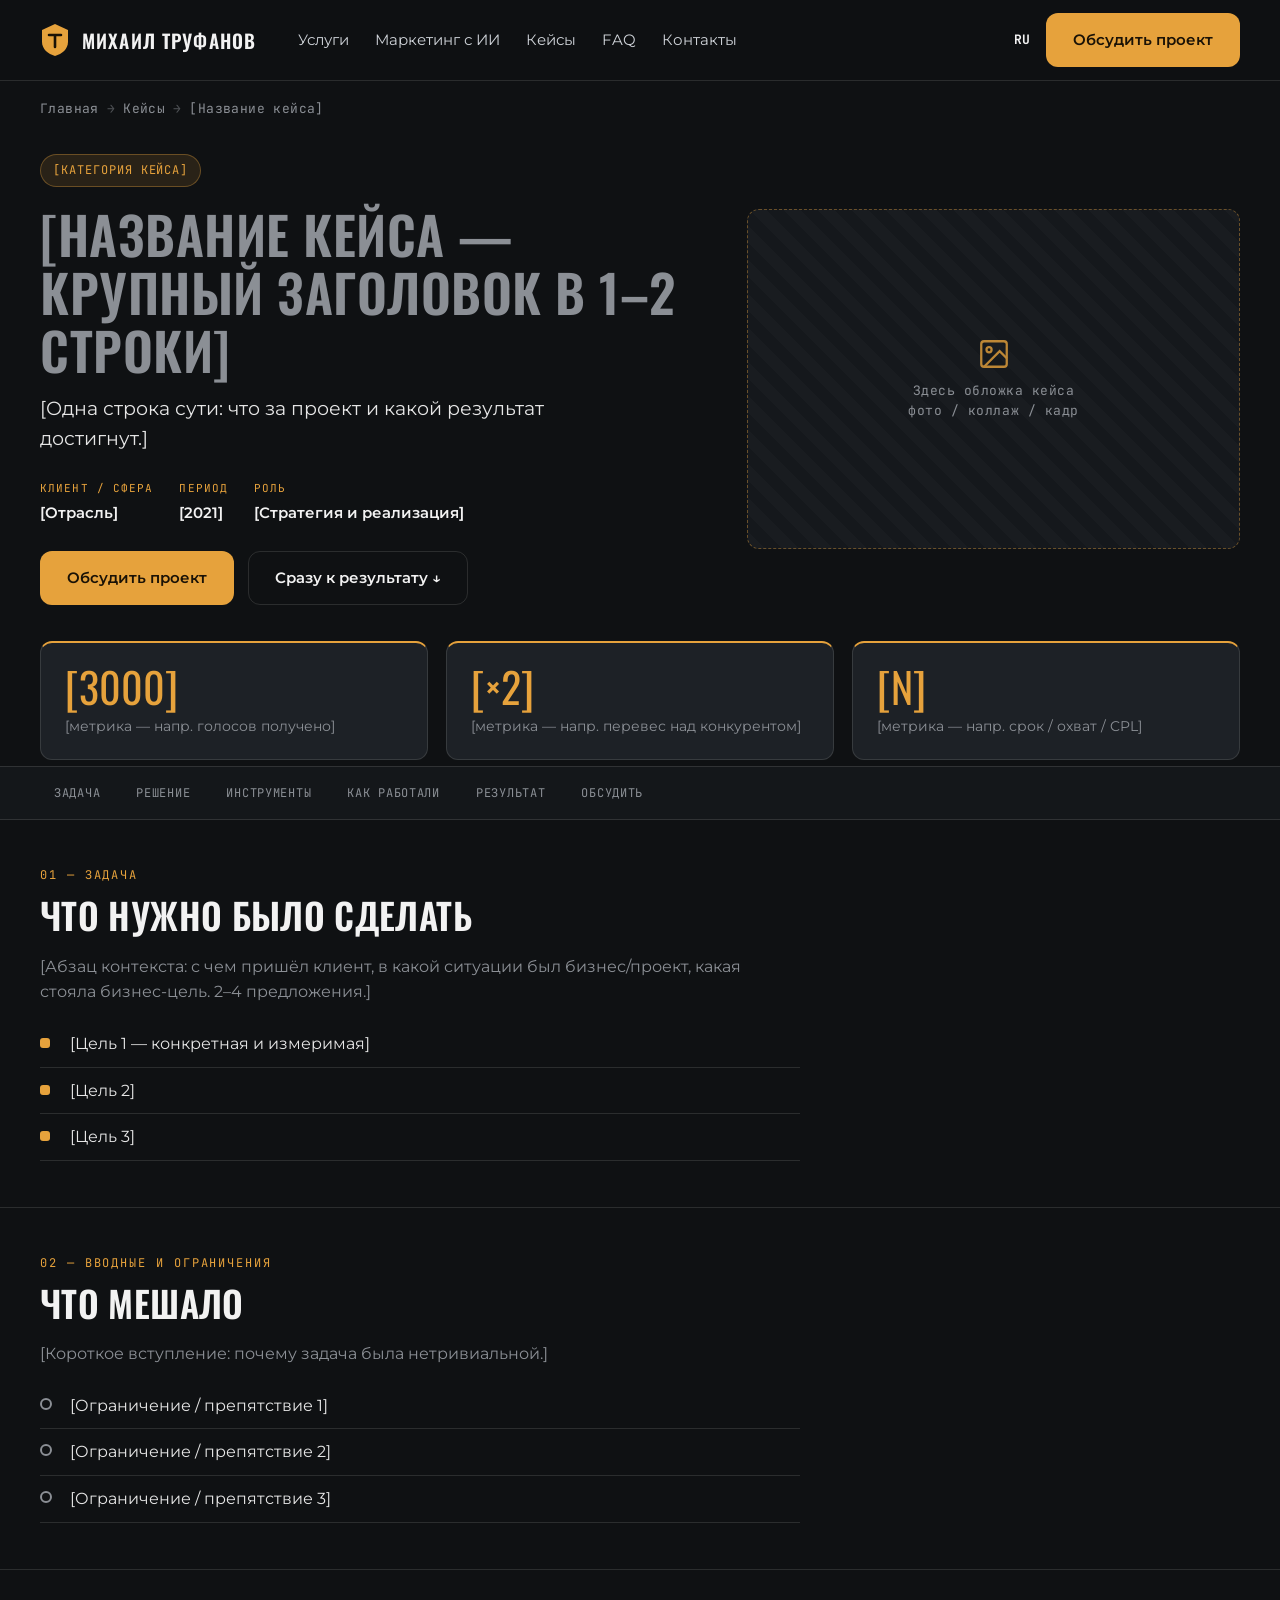
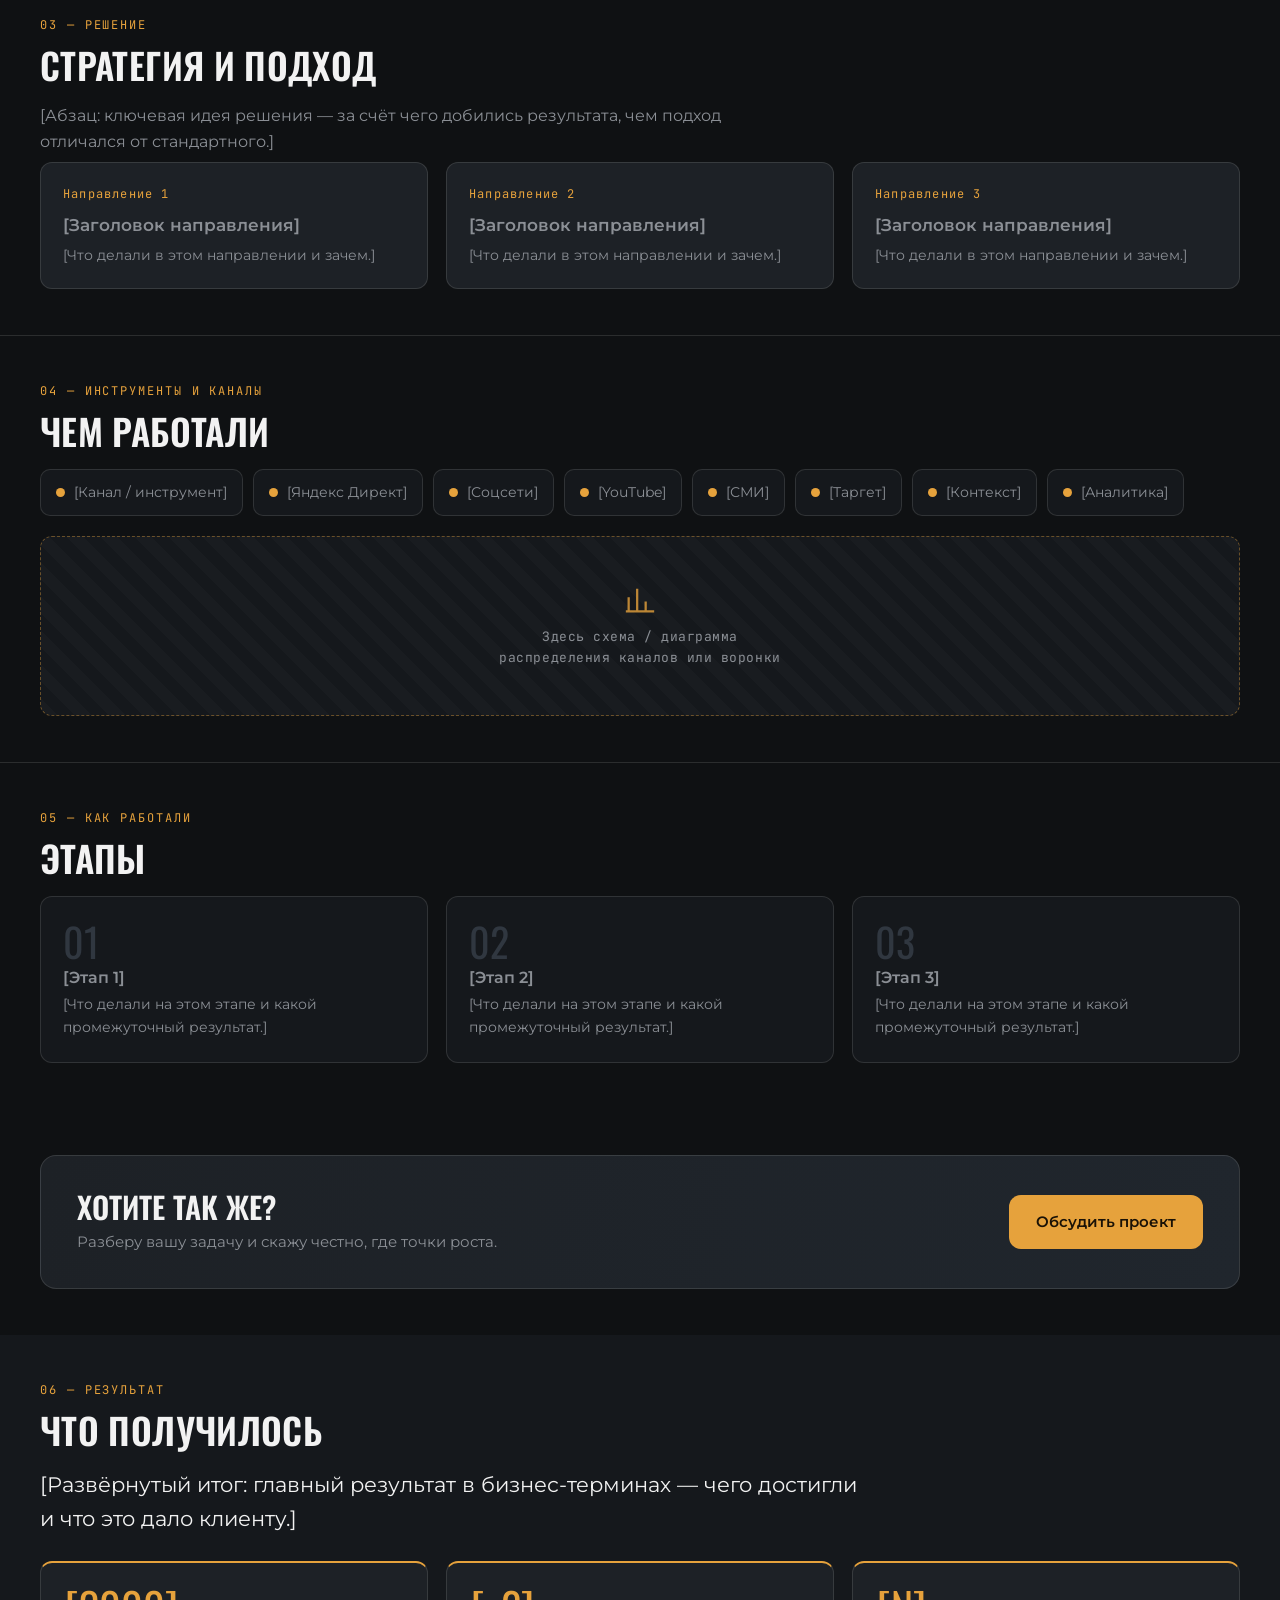
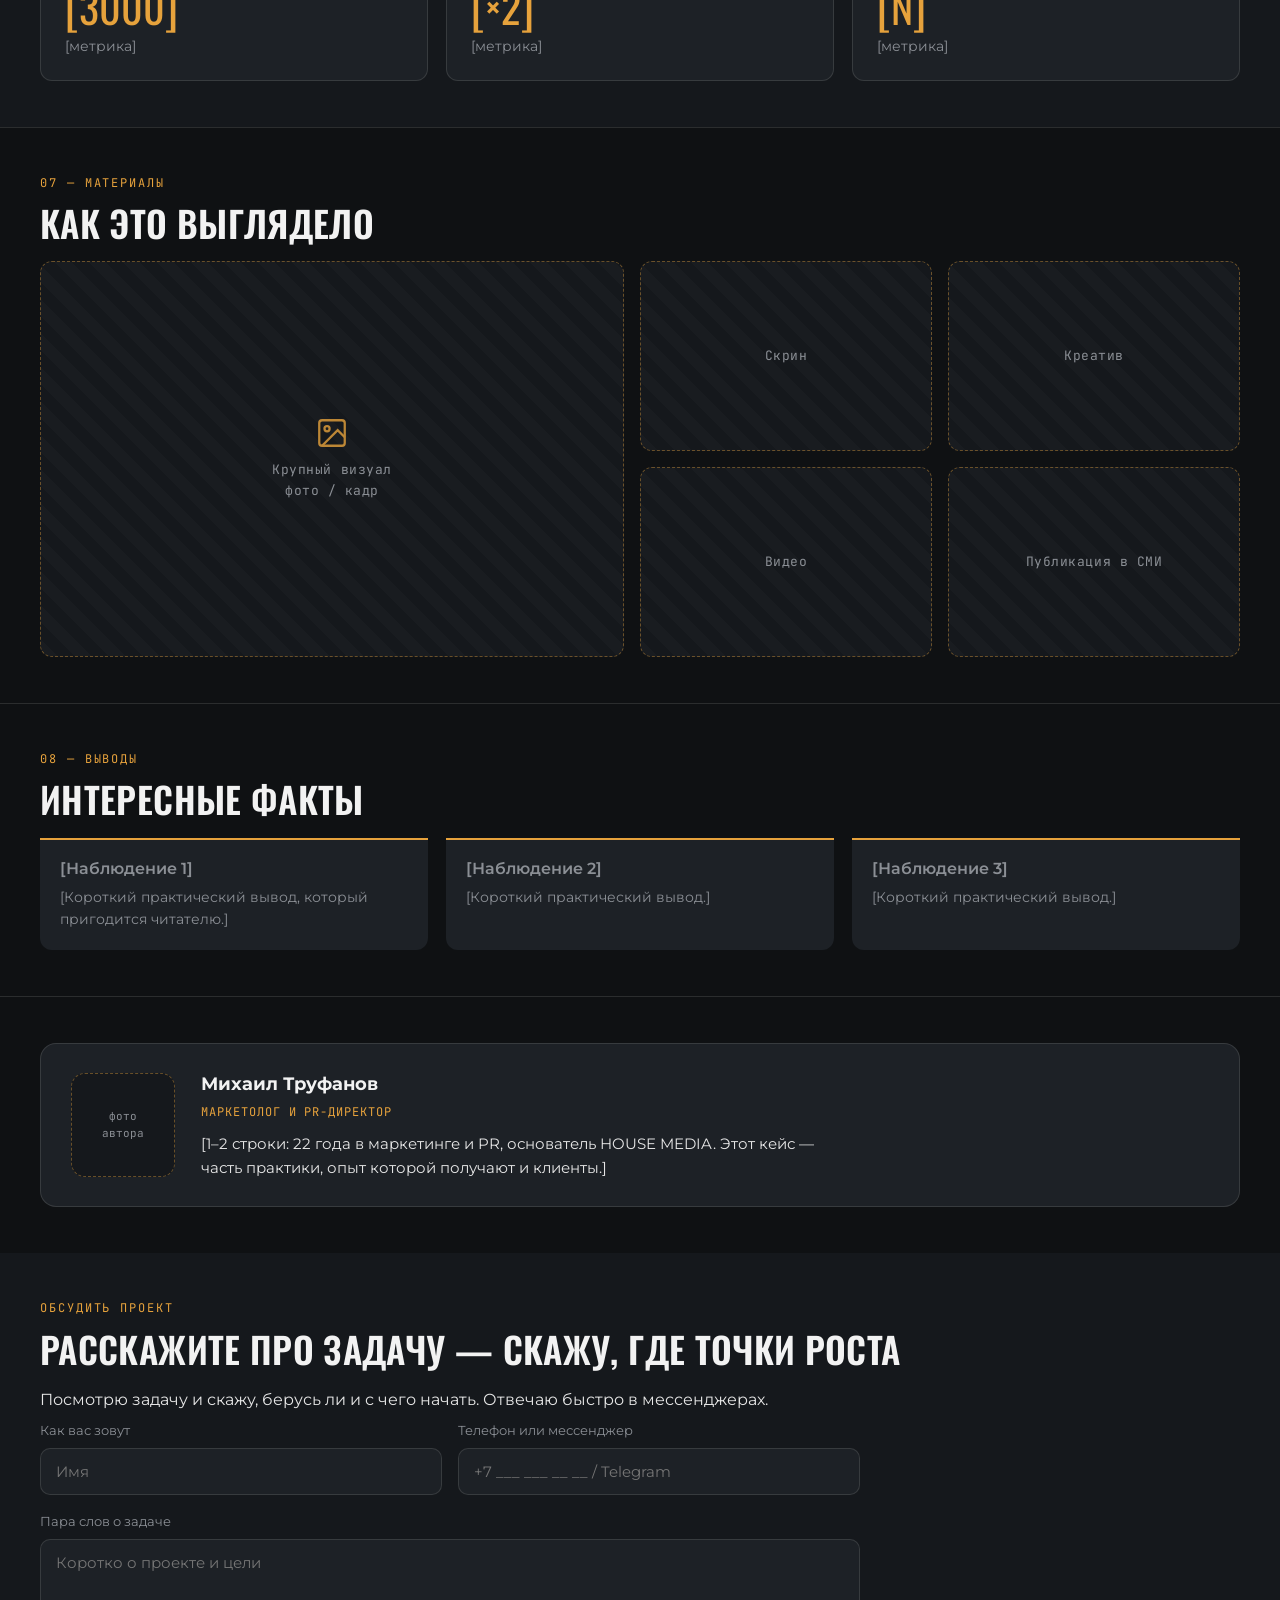
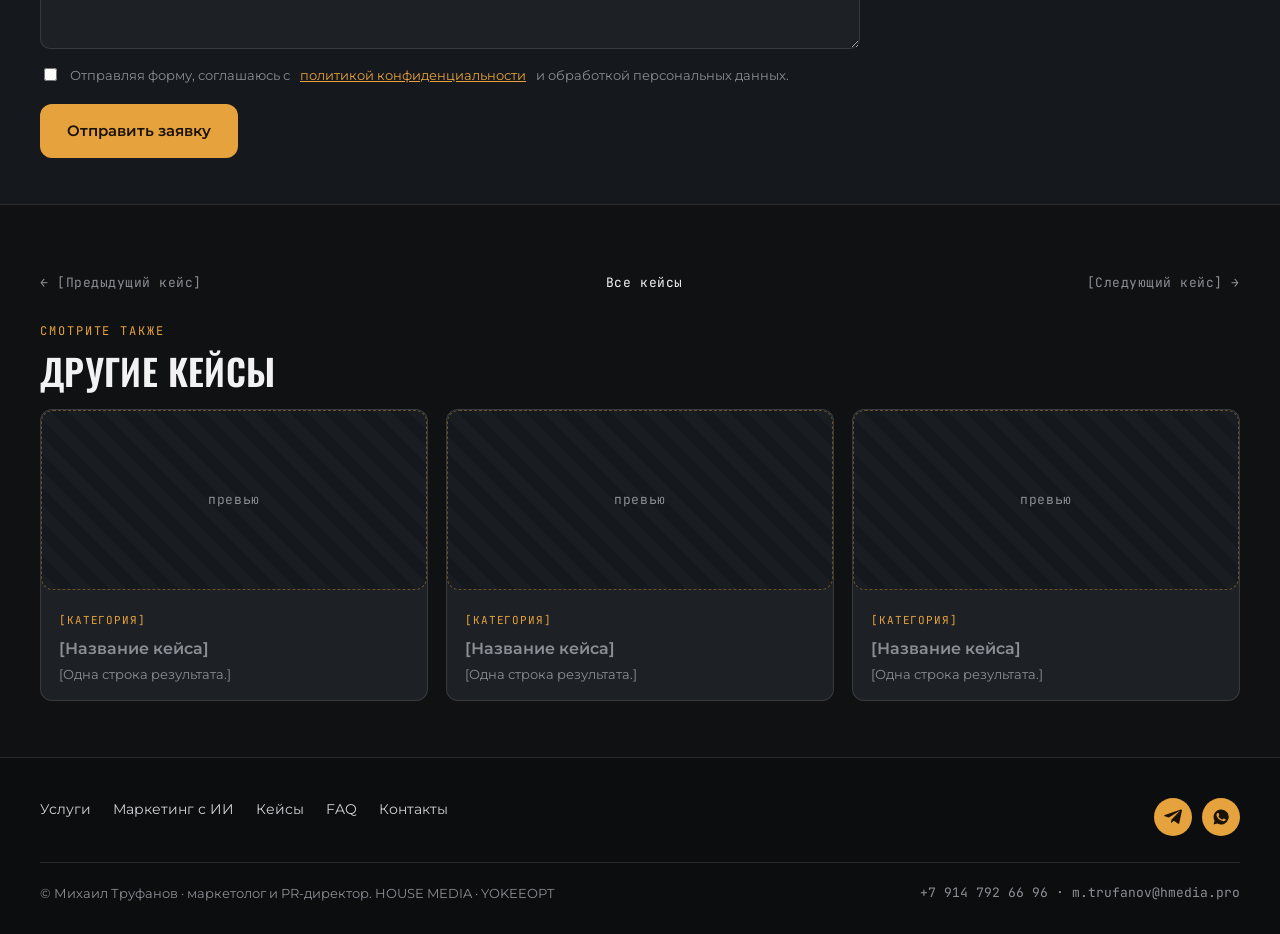
==== case.html @ 188b9067 "Initial website upload" ====
<!doctype html>
<html lang="ru">
<head>
<meta charset="utf-8">
<meta name="viewport" content="width=device-width, initial-scale=1">
<title>Кейс — Михаил Труфанов (макет)</title>
<link rel="preconnect" href="https://fonts.googleapis.com">
<link rel="preconnect" href="https://fonts.gstatic.com" crossorigin>
<link href="https://fonts.googleapis.com/css2?family=Oswald:wght@400;500;600;700&family=Montserrat:wght@400;500;600;700&family=JetBrains+Mono:wght@400;500&display=swap" rel="stylesheet">
<style>
:root{
  --bg:#0f1113; --panel:#1d2126; --panel-2:#15181c; --grey:#303740;
  --fg:#f2f2f2; --card-text:#e6e6e6; --muted:#8b8f95;
  --amber:#e6a23c; --amber-deep:#c8842a;
  --line:rgba(243,240,233,.12);
  --font-display:"Oswald",-apple-system,Segoe UI,Roboto,sans-serif;
  --font:"Montserrat",-apple-system,Segoe UI,Roboto,sans-serif;
  --mono:"JetBrains Mono",ui-monospace,monospace;
  --max:1240px; --pad:20px;
}
*{box-sizing:border-box}
html{scroll-behavior:smooth}
body{margin:0;background:var(--bg);color:var(--fg);font-family:var(--font);font-size:16px;line-height:1.6;-webkit-font-smoothing:antialiased}
a{color:inherit;text-decoration:none}
img{max-width:100%}
.wrap{max-width:var(--max);margin:0 auto;padding:0 var(--pad)}
h1,h2,h3,h4{margin:0;font-weight:600;line-height:1.12}
p{margin:0}
.amber{color:var(--amber)}
.mono{font-family:var(--mono)}
.eyebrow{font-family:var(--mono);font-size:12px;letter-spacing:.16em;text-transform:uppercase;color:var(--amber)}

/* ---------- placeholder markers (макет) ---------- */
.ph{color:var(--muted);font-style:normal}
.media-ph{display:flex;flex-direction:column;align-items:center;justify-content:center;gap:10px;
  border:1.5px dashed rgba(230,162,60,.4);border-radius:12px;background:
  repeating-linear-gradient(45deg,rgba(255,255,255,.015) 0 12px,transparent 12px 24px), var(--panel-2);
  color:var(--muted);text-align:center;padding:24px;min-height:180px}
.media-ph svg{width:34px;height:34px;stroke:var(--amber);opacity:.8}
.media-ph .cap{font-size:13px;font-family:var(--mono);letter-spacing:.04em}

/* ---------- buttons ---------- */
.btn{display:inline-flex;align-items:center;justify-content:center;gap:10px;height:54px;padding:0 26px;border-radius:12px;
  font-family:var(--font);font-weight:600;font-size:15px;cursor:pointer;border:1px solid transparent;transition:.18s;white-space:nowrap}
.btn-fill{background:var(--amber);color:#1a1206}
.btn-fill:hover{background:var(--amber-deep)}
.btn-grey{background:var(--grey);color:var(--fg);border-color:var(--line)}
.btn-grey:hover{background:#3a424d}
.btn-ghost{background:transparent;color:var(--fg);border-color:var(--line)}
.btn-ghost:hover{border-color:var(--amber);color:var(--amber)}

/* ---------- header ---------- */
.header{position:sticky;top:0;z-index:50;background:rgba(15,17,19,.86);backdrop-filter:blur(10px);border-bottom:1px solid var(--line)}
.header .wrap{display:flex;align-items:center;gap:28px;height:80px}
.logo{display:flex;align-items:center;gap:12px;font-family:var(--font-display);font-weight:600;letter-spacing:.06em;font-size:19px}
.logo .mark{width:30px;height:34px;flex:0 0 auto}
.menu{display:flex;gap:26px;margin-left:14px;font-size:15px;color:#cfd3d8}
.menu a:hover{color:var(--amber)}
.header .right{margin-left:auto;display:flex;align-items:center;gap:16px}
.lang{font-family:var(--mono);font-size:13px;color:var(--muted)}
.lang b{color:var(--fg)}

/* ---------- breadcrumbs ---------- */
.crumbs{padding:18px 0 0}
.crumbs .wrap{font-size:13px;color:var(--muted);font-family:var(--mono);letter-spacing:.03em}
.crumbs a:hover{color:var(--amber)}
.crumbs .sep{margin:0 8px;opacity:.5}

/* ---------- hero ---------- */
.hero{padding:34px 0 10px}
.hero-grid{display:grid;grid-template-columns:1.15fr .85fr;gap:40px;align-items:center}
.tag{display:inline-block;background:rgba(230,162,60,.12);border:1px solid rgba(230,162,60,.35);color:var(--amber);
  font-family:var(--mono);font-size:12px;letter-spacing:.08em;text-transform:uppercase;padding:6px 12px;border-radius:999px}
.hero h1{font-family:var(--font-display);font-size:clamp(30px,4.4vw,52px);letter-spacing:.01em;margin:18px 0 14px;text-transform:uppercase}
.hero .lead{font-size:clamp(16px,1.6vw,19px);color:var(--card-text);max-width:560px}
.meta{display:flex;flex-wrap:wrap;gap:10px 26px;margin:22px 0 26px;font-size:14px;color:var(--muted)}
.meta b{display:block;color:var(--fg);font-weight:600;font-size:15px;margin-top:2px}
.meta .mono{font-family:var(--mono);font-size:11px;letter-spacing:.1em;text-transform:uppercase;color:var(--amber)}
.hero-cta{display:flex;gap:14px;flex-wrap:wrap}
.hero-cover{min-height:340px}

/* ---------- metrics plate ---------- */
.metrics{margin:26px 0 6px}
.metrics-grid{display:grid;grid-template-columns:repeat(3,1fr);gap:18px}
.metric{background:var(--panel);border:1px solid var(--line);border-top:2px solid var(--amber);border-radius:12px;padding:22px 24px}
.metric .num{font-family:var(--font-display);font-size:clamp(30px,3.4vw,42px);color:var(--amber);line-height:1}
.metric .lbl{margin-top:8px;color:var(--card-text);font-size:14px}
.metric .lbl .ph{color:var(--muted)}

/* ---------- section base ---------- */
section.block{padding:46px 0}
.block > .wrap > .eyebrow{display:block;margin-bottom:10px}
.h2{font-family:var(--font-display);font-size:clamp(24px,3vw,36px);text-transform:uppercase;letter-spacing:.01em;margin-bottom:18px}
.rich{color:var(--card-text);max-width:760px}
.rich p+p{margin-top:14px}
.divider{height:1px;background:var(--line);border:0;margin:0}

/* anchor nav */
.anchornav{position:sticky;top:80px;z-index:40;background:rgba(21,24,28,.92);backdrop-filter:blur(8px);border-top:1px solid var(--line);border-bottom:1px solid var(--line)}
.anchornav .wrap{display:flex;gap:8px;overflow-x:auto;height:52px;align-items:center}
.anchornav a{font-family:var(--mono);font-size:12px;letter-spacing:.06em;text-transform:uppercase;color:var(--muted);
  padding:8px 14px;border-radius:8px;white-space:nowrap}
.anchornav a:hover{color:var(--fg);background:rgba(255,255,255,.04)}

/* checklist */
.ul{list-style:none;padding:0;margin:16px 0 0;max-width:760px}
.ul li{position:relative;padding:10px 0 10px 30px;border-bottom:1px solid var(--line);color:var(--card-text)}
.ul li::before{content:"";position:absolute;left:0;top:17px;width:10px;height:10px;border-radius:3px;background:var(--amber)}
.ul.warn li::before{background:transparent;border:2px solid var(--muted);border-radius:50%;top:15px;width:8px;height:8px}

/* solution cards */
.cards3{display:grid;grid-template-columns:repeat(3,1fr);gap:18px;margin-top:8px}
.card{background:var(--panel);border:1px solid var(--line);border-radius:12px;padding:22px}
.card h4{font-size:17px;margin-bottom:8px}
.card p{color:var(--muted);font-size:14px}
.card .n{font-family:var(--mono);color:var(--amber);font-size:12px;letter-spacing:.1em;margin-bottom:12px;display:block}

/* tools grid */
.tools{display:flex;flex-wrap:wrap;gap:10px;margin-top:6px}
.tool{display:inline-flex;align-items:center;gap:9px;background:var(--panel-2);border:1px solid var(--line);
  border-radius:10px;padding:11px 15px;font-size:14px;color:var(--card-text)}
.tool .dot{width:9px;height:9px;border-radius:50%;background:var(--amber);flex:0 0 auto}

/* steps */
.steps{display:grid;grid-template-columns:repeat(3,1fr);gap:18px;margin-top:8px}
.step{position:relative;background:var(--panel-2);border:1px solid var(--line);border-radius:12px;padding:24px 22px}
.step .idx{font-family:var(--font-display);font-size:40px;color:var(--grey);line-height:1;margin-bottom:8px}
.step h4{font-size:16px;margin-bottom:6px}
.step p{color:var(--muted);font-size:14px}

/* cta banner */
.ctabanner{background:linear-gradient(100deg,var(--panel) 0%,#20262d 100%);border:1px solid var(--line);border-radius:16px;
  padding:34px 36px;display:flex;align-items:center;justify-content:space-between;gap:24px;flex-wrap:wrap}
.ctabanner h3{font-family:var(--font-display);font-size:clamp(22px,2.6vw,30px);text-transform:uppercase}
.ctabanner p{color:var(--muted);margin-top:6px;font-size:15px}

/* result recap */
.result{background:var(--panel-2)}
.result-lead{font-size:clamp(17px,1.9vw,21px);color:var(--fg);max-width:820px;margin-bottom:26px}

/* gallery */
.gallery{display:grid;grid-template-columns:2fr 1fr 1fr;grid-auto-rows:190px;gap:16px}
.gallery .g1{grid-row:span 2}
@media(max-width:760px){.gallery{grid-template-columns:1fr 1fr;grid-auto-rows:150px}.gallery .g1{grid-column:span 2;grid-row:span 1}}

/* facts */
.facts{display:grid;grid-template-columns:repeat(3,1fr);gap:18px;margin-top:8px}
.fact{border-top:2px solid var(--amber);background:var(--panel);border-radius:0 0 12px 12px;padding:20px}
.fact h4{font-size:16px;margin-bottom:8px}
.fact p{color:var(--muted);font-size:14px}

/* author */
.author{display:flex;gap:26px;align-items:center;background:var(--panel);border:1px solid var(--line);border-radius:16px;padding:26px 30px;flex-wrap:wrap}
.author .ava{width:104px;height:104px;border-radius:14px;flex:0 0 auto;background:var(--panel-2);border:1.5px dashed rgba(230,162,60,.4);
  display:flex;align-items:center;justify-content:center;color:var(--muted);font-family:var(--mono);font-size:11px;text-align:center}
.author .who b{font-size:18px}
.author .who .role{color:var(--amber);font-family:var(--mono);font-size:12px;letter-spacing:.08em;text-transform:uppercase;margin:4px 0 10px}
.author .who p{color:var(--card-text);font-size:15px;max-width:640px}

/* form */
.formsec{background:var(--panel-2)}
.form-grid{display:grid;grid-template-columns:1fr 1fr;gap:16px;margin-top:8px;max-width:820px}
.field{display:flex;flex-direction:column;gap:7px}
.field.full{grid-column:1 / -1}
.fl{font-size:13px;color:var(--muted)}
.field input,.field textarea{background:var(--panel);border:1px solid var(--line);border-radius:10px;color:var(--fg);
  font-family:var(--font);font-size:15px;padding:13px 15px;outline:none;transition:.15s}
.field input:focus,.field textarea:focus{border-color:var(--amber)}
.field textarea{min-height:110px;resize:vertical}
.consent{display:flex;gap:10px;align-items:flex-start;font-size:13px;color:var(--muted);margin:16px 0 18px;max-width:820px}
.consent input{margin-top:3px;accent-color:var(--amber)}
.consent a{color:var(--amber);text-decoration:underline}

/* case navigation */
.casenav{border-top:1px solid var(--line)}
.casenav .row{display:flex;justify-content:space-between;align-items:center;gap:16px;padding:22px 0;flex-wrap:wrap}
.casenav .row a{font-family:var(--mono);font-size:13px;letter-spacing:.04em;color:var(--muted)}
.casenav .row a:hover{color:var(--amber)}
.casenav .row .all{color:var(--fg)}
.others{display:grid;grid-template-columns:repeat(3,1fr);gap:18px;margin-top:6px}
.ocard{background:var(--panel);border:1px solid var(--line);border-radius:12px;overflow:hidden;transition:.16s}
.ocard:hover{border-color:rgba(230,162,60,.5);transform:translateY(-2px)}
.ocard .oimg{height:140px}
.ocard .obody{padding:16px 18px}
.ocard .otag{font-family:var(--mono);font-size:11px;letter-spacing:.08em;text-transform:uppercase;color:var(--amber)}
.ocard h4{font-size:16px;margin:8px 0 6px}
.ocard p{color:var(--muted);font-size:13px}

/* footer */
.footer{background:#0b0d0e;border-top:1px solid var(--line);padding:40px 0 30px;margin-top:10px}
.footer .top{display:flex;justify-content:space-between;gap:24px;flex-wrap:wrap}
.footer .fmenu{display:flex;gap:22px;flex-wrap:wrap;color:#cfd3d8;font-size:14px}
.footer .fmenu a:hover{color:var(--amber)}
.footer .socs{display:flex;gap:10px}
.footer .soc{width:38px;height:38px;border-radius:50%;background:var(--amber);display:flex;align-items:center;justify-content:center}
.footer .soc svg{width:18px;height:18px;fill:#1a1206}
.footer .copy{margin-top:26px;padding-top:20px;border-top:1px solid var(--line);color:var(--muted);font-size:13px;display:flex;justify-content:space-between;gap:16px;flex-wrap:wrap}

/* sticky CTA */
.stickycta{position:fixed;right:24px;bottom:24px;z-index:60;opacity:0;transform:translateY(14px);pointer-events:none;transition:.28s}
.stickycta.show{opacity:1;transform:none;pointer-events:auto}
.stickycta .btn{height:56px;box-shadow:0 10px 30px rgba(0,0,0,.4)}
.mobicta{display:none}

/* responsive */
@media(max-width:900px){
  .hero-grid{grid-template-columns:1fr;gap:24px}
  .hero-cover{min-height:230px;order:-1}
  .cards3,.steps,.facts,.others{grid-template-columns:1fr 1fr}
  .menu{display:none}
}
@media(max-width:640px){
  .metrics-grid{grid-template-columns:1fr}
  .cards3,.steps,.facts,.others,.form-grid{grid-template-columns:1fr}
  .header .wrap{height:66px;gap:14px}
  .header .right .btn{display:none}
  .stickycta{display:none}
  .mobicta{display:block;position:fixed;left:0;right:0;bottom:0;z-index:60;background:rgba(15,17,19,.96);
    border-top:1px solid var(--line);padding:10px 16px;backdrop-filter:blur(8px)}
  .mobicta .btn{width:100%}
  body{padding-bottom:74px}
}
</style>
</head>
<body>

<!-- 1. HEADER -->
<header class="header">
  <div class="wrap">
    <a class="logo" href="#">
      <svg class="mark" viewBox="0 0 30 34" fill="none" aria-hidden="true">
        <path d="M15 1 L28 7 V19 C28 26 22 31 15 33 C8 31 2 26 2 19 V7 Z" fill="#e6a23c"/>
        <path d="M9 12 H21 M15 12 V24" stroke="#1a1206" stroke-width="2.6" stroke-linecap="round"/>
      </svg>
      МИХАИЛ ТРУФАНОВ
    </a>
    <nav class="menu">
      <a href="#">Услуги</a>
      <a href="#">Маркетинг с ИИ</a>
      <a href="#">Кейсы</a>
      <a href="#">FAQ</a>
      <a href="#">Контакты</a>
    </nav>
    <div class="right">
      <span class="lang"><b>RU</b></span>
      <a class="btn btn-fill" href="#form">Обсудить проект</a>
    </div>
  </div>
</header>

<!-- 2. BREADCRUMBS -->
<div class="crumbs">
  <div class="wrap">
    <a href="#">Главная</a><span class="sep">→</span><a href="#">Кейсы</a><span class="sep">→</span><span class="ph">[Название кейса]</span>
  </div>
</div>

<!-- 3. HERO -->
<section class="hero">
  <div class="wrap">
    <div class="hero-grid">
      <div>
        <span class="tag ph">[Категория кейса]</span>
        <h1><span class="ph">[Название кейса — крупный заголовок в 1–2 строки]</span></h1>
        <p class="lead ph">[Одна строка сути: что за проект и какой результат достигнут.]</p>
        <div class="meta">
          <div><span class="mono">Клиент / сфера</span><b class="ph">[Отрасль]</b></div>
          <div><span class="mono">Период</span><b class="ph">[2021]</b></div>
          <div><span class="mono">Роль</span><b class="ph">[Стратегия и реализация]</b></div>
        </div>
        <div class="hero-cta">
          <a class="btn btn-fill" href="#form">Обсудить проект</a>
          <a class="btn btn-ghost" href="#result">Сразу к результату ↓</a>
        </div>
      </div>
      <div class="hero-cover media-ph">
        <svg viewBox="0 0 24 24" fill="none" stroke-width="1.6"><rect x="3" y="3" width="18" height="18" rx="2"/><circle cx="8.5" cy="9" r="1.8"/><path d="M21 15l-5-5L5 21"/></svg>
        <span class="cap">Здесь обложка кейса<br>фото / коллаж / кадр</span>
      </div>
    </div>
  </div>
</section>

<!-- 4. METRICS PLATE -->
<section class="metrics">
  <div class="wrap">
    <div class="metrics-grid">
      <div class="metric"><div class="num ph">[3000]</div><div class="lbl"><span class="ph">[метрика — напр. голосов получено]</span></div></div>
      <div class="metric"><div class="num ph">[×2]</div><div class="lbl"><span class="ph">[метрика — напр. перевес над конкурентом]</span></div></div>
      <div class="metric"><div class="num ph">[N]</div><div class="lbl"><span class="ph">[метрика — напр. срок / охват / CPL]</span></div></div>
    </div>
  </div>
</section>

<!-- 5. ANCHOR NAV -->
<nav class="anchornav">
  <div class="wrap">
    <a href="#task">Задача</a>
    <a href="#solution">Решение</a>
    <a href="#tools">Инструменты</a>
    <a href="#steps">Как работали</a>
    <a href="#result">Результат</a>
    <a href="#form">Обсудить</a>
  </div>
</nav>

<!-- 6. TASK -->
<section class="block" id="task">
  <div class="wrap">
    <span class="eyebrow">01 — Задача</span>
    <h2 class="h2">Что нужно было сделать</h2>
    <div class="rich">
      <p class="ph">[Абзац контекста: с чем пришёл клиент, в какой ситуации был бизнес/проект, какая стояла бизнес-цель. 2–4 предложения.]</p>
    </div>
    <ul class="ul">
      <li class="ph">[Цель 1 — конкретная и измеримая]</li>
      <li class="ph">[Цель 2]</li>
      <li class="ph">[Цель 3]</li>
    </ul>
  </div>
</section>

<hr class="divider">

<!-- 7. PROBLEM -->
<section class="block" id="problem">
  <div class="wrap">
    <span class="eyebrow">02 — Вводные и ограничения</span>
    <h2 class="h2">Что мешало</h2>
    <div class="rich"><p class="ph">[Короткое вступление: почему задача была нетривиальной.]</p></div>
    <ul class="ul warn">
      <li class="ph">[Ограничение / препятствие 1]</li>
      <li class="ph">[Ограничение / препятствие 2]</li>
      <li class="ph">[Ограничение / препятствие 3]</li>
    </ul>
  </div>
</section>

<hr class="divider">

<!-- 8. SOLUTION -->
<section class="block" id="solution">
  <div class="wrap">
    <span class="eyebrow">03 — Решение</span>
    <h2 class="h2">Стратегия и подход</h2>
    <div class="rich"><p class="ph">[Абзац: ключевая идея решения — за счёт чего добились результата, чем подход отличался от стандартного.]</p></div>
    <div class="cards3">
      <div class="card"><span class="n">Направление 1</span><h4 class="ph">[Заголовок направления]</h4><p class="ph">[Что делали в этом направлении и зачем.]</p></div>
      <div class="card"><span class="n">Направление 2</span><h4 class="ph">[Заголовок направления]</h4><p class="ph">[Что делали в этом направлении и зачем.]</p></div>
      <div class="card"><span class="n">Направление 3</span><h4 class="ph">[Заголовок направления]</h4><p class="ph">[Что делали в этом направлении и зачем.]</p></div>
    </div>
  </div>
</section>

<hr class="divider">

<!-- 9. TOOLS -->
<section class="block" id="tools">
  <div class="wrap">
    <span class="eyebrow">04 — Инструменты и каналы</span>
    <h2 class="h2">Чем работали</h2>
    <div class="tools">
      <span class="tool"><span class="dot"></span><span class="ph">[Канал / инструмент]</span></span>
      <span class="tool"><span class="dot"></span><span class="ph">[Яндекс Директ]</span></span>
      <span class="tool"><span class="dot"></span><span class="ph">[Соцсети]</span></span>
      <span class="tool"><span class="dot"></span><span class="ph">[YouTube]</span></span>
      <span class="tool"><span class="dot"></span><span class="ph">[СМИ]</span></span>
      <span class="tool"><span class="dot"></span><span class="ph">[Таргет]</span></span>
      <span class="tool"><span class="dot"></span><span class="ph">[Контекст]</span></span>
      <span class="tool"><span class="dot"></span><span class="ph">[Аналитика]</span></span>
    </div>
    <div style="margin-top:20px" class="media-ph">
      <svg viewBox="0 0 24 24" fill="none" stroke-width="1.6"><path d="M4 20V10M10 20V4M16 20v-7M22 20H2"/></svg>
      <span class="cap">Здесь схема / диаграмма<br>распределения каналов или воронки</span>
    </div>
  </div>
</section>

<hr class="divider">

<!-- 10. STEPS -->
<section class="block" id="steps">
  <div class="wrap">
    <span class="eyebrow">05 — Как работали</span>
    <h2 class="h2">Этапы</h2>
    <div class="steps">
      <div class="step"><div class="idx">01</div><h4 class="ph">[Этап 1]</h4><p class="ph">[Что делали на этом этапе и какой промежуточный результат.]</p></div>
      <div class="step"><div class="idx">02</div><h4 class="ph">[Этап 2]</h4><p class="ph">[Что делали на этом этапе и какой промежуточный результат.]</p></div>
      <div class="step"><div class="idx">03</div><h4 class="ph">[Этап 3]</h4><p class="ph">[Что делали на этом этапе и какой промежуточный результат.]</p></div>
    </div>
  </div>
</section>

<!-- 11. CTA BANNER -->
<section class="block">
  <div class="wrap">
    <div class="ctabanner">
      <div>
        <h3>Хотите так же?</h3>
        <p>Разберу вашу задачу и скажу честно, где точки роста.</p>
      </div>
      <a class="btn btn-fill" href="#form">Обсудить проект</a>
    </div>
  </div>
</section>

<!-- 12. RESULT -->
<section class="block result" id="result">
  <div class="wrap">
    <span class="eyebrow">06 — Результат</span>
    <h2 class="h2">Что получилось</h2>
    <p class="result-lead ph">[Развёрнутый итог: главный результат в бизнес-терминах — чего достигли и что это дало клиенту.]</p>
    <div class="metrics-grid">
      <div class="metric"><div class="num ph">[3000]</div><div class="lbl"><span class="ph">[метрика]</span></div></div>
      <div class="metric"><div class="num ph">[×2]</div><div class="lbl"><span class="ph">[метрика]</span></div></div>
      <div class="metric"><div class="num ph">[N]</div><div class="lbl"><span class="ph">[метрика]</span></div></div>
    </div>
  </div>
</section>

<hr class="divider">

<!-- 13. GALLERY -->
<section class="block" id="gallery">
  <div class="wrap">
    <span class="eyebrow">07 — Материалы</span>
    <h2 class="h2">Как это выглядело</h2>
    <div class="gallery">
      <div class="media-ph g1"><svg viewBox="0 0 24 24" fill="none" stroke-width="1.6"><rect x="3" y="3" width="18" height="18" rx="2"/><circle cx="8.5" cy="9" r="1.8"/><path d="M21 15l-5-5L5 21"/></svg><span class="cap">Крупный визуал<br>фото / кадр</span></div>
      <div class="media-ph"><span class="cap">Скрин</span></div>
      <div class="media-ph"><span class="cap">Креатив</span></div>
      <div class="media-ph"><span class="cap">Видео</span></div>
      <div class="media-ph"><span class="cap">Публикация в СМИ</span></div>
    </div>
  </div>
</section>

<hr class="divider">

<!-- 14. FACTS -->
<section class="block" id="facts">
  <div class="wrap">
    <span class="eyebrow">08 — Выводы</span>
    <h2 class="h2">Интересные факты</h2>
    <div class="facts">
      <div class="fact"><h4 class="ph">[Наблюдение 1]</h4><p class="ph">[Короткий практический вывод, который пригодится читателю.]</p></div>
      <div class="fact"><h4 class="ph">[Наблюдение 2]</h4><p class="ph">[Короткий практический вывод.]</p></div>
      <div class="fact"><h4 class="ph">[Наблюдение 3]</h4><p class="ph">[Короткий практический вывод.]</p></div>
    </div>
  </div>
</section>

<hr class="divider">

<!-- 15. AUTHOR -->
<section class="block">
  <div class="wrap">
    <div class="author">
      <div class="ava">фото<br>автора</div>
      <div class="who">
        <b>Михаил Труфанов</b>
        <div class="role">Маркетолог и PR-директор</div>
        <p class="ph">[1–2 строки: 22 года в маркетинге и PR, основатель HOUSE MEDIA. Этот кейс — часть практики, опыт которой получают и клиенты.]</p>
      </div>
    </div>
  </div>
</section>

<!-- 16. FORM -->
<section class="block formsec" id="form">
  <div class="wrap">
    <span class="eyebrow">Обсудить проект</span>
    <h2 class="h2">Расскажите про задачу — скажу, где точки роста</h2>
    <p class="rich" style="margin-bottom:6px">Посмотрю задачу и скажу, берусь ли и с чего начать. Отвечаю быстро в мессенджерах.</p>
    <form onsubmit="return false">
      <div class="form-grid">
        <div class="field"><label class="fl">Как вас зовут</label><input type="text" placeholder="Имя"></div>
        <div class="field"><label class="fl">Телефон или мессенджер</label><input type="text" placeholder="+7 ___ ___ __ __ / Telegram"></div>
        <div class="field full"><label class="fl">Пара слов о задаче</label><textarea placeholder="Коротко о проекте и цели"></textarea></div>
      </div>
      <label class="consent"><input type="checkbox" required> Отправляя форму, соглашаюсь с <a href="#">политикой конфиденциальности</a> и обработкой персональных данных.</label>
      <button class="btn btn-fill" type="submit">Отправить заявку</button>
    </form>
  </div>
</section>

<!-- 17. CASE NAV -->
<section class="block casenav" id="cases">
  <div class="wrap">
    <div class="row">
      <a href="#">← <span class="ph">[Предыдущий кейс]</span></a>
      <a href="#" class="all">Все кейсы</a>
      <a href="#"><span class="ph">[Следующий кейс]</span> →</a>
    </div>
    <div style="height:6px"></div>
    <span class="eyebrow">Смотрите также</span>
    <h2 class="h2" style="margin-top:8px">Другие кейсы</h2>
    <div class="others">
      <a class="ocard" href="#"><div class="oimg media-ph"><span class="cap">превью</span></div><div class="obody"><span class="otag ph">[Категория]</span><h4 class="ph">[Название кейса]</h4><p class="ph">[Одна строка результата.]</p></div></a>
      <a class="ocard" href="#"><div class="oimg media-ph"><span class="cap">превью</span></div><div class="obody"><span class="otag ph">[Категория]</span><h4 class="ph">[Название кейса]</h4><p class="ph">[Одна строка результата.]</p></div></a>
      <a class="ocard" href="#"><div class="oimg media-ph"><span class="cap">превью</span></div><div class="obody"><span class="otag ph">[Категория]</span><h4 class="ph">[Название кейса]</h4><p class="ph">[Одна строка результата.]</p></div></a>
    </div>
  </div>
</section>

<!-- FOOTER -->
<footer class="footer">
  <div class="wrap">
    <div class="top">
      <nav class="fmenu">
        <a href="#">Услуги</a><a href="#">Маркетинг с ИИ</a><a href="#">Кейсы</a><a href="#">FAQ</a><a href="#">Контакты</a>
      </nav>
      <div class="socs">
        <a class="soc" href="#" aria-label="Telegram"><svg viewBox="0 0 24 24"><path d="M9.8 15.6l-.4 4.2c.5 0 .8-.2 1.1-.5l2.6-2.4 5.4 3.9c1 .5 1.7.3 1.9-.9l3.5-16.3c.3-1.4-.5-2-1.5-1.6L1.2 9.4C-.1 9.9 0 10.7 1 11l5.5 1.7L20 4.2c.6-.4 1.2-.2.7.2z"/></svg></a>
        <a class="soc" href="#" aria-label="WhatsApp"><svg viewBox="0 0 24 24"><path d="M12 2a10 10 0 00-8.6 15L2 22l5.2-1.4A10 10 0 1012 2zm5.8 14.1c-.2.7-1.4 1.3-2 1.4-.5.1-1.2.1-1.9-.1-.4-.1-1-.3-1.7-.6-3-1.3-4.9-4.3-5-4.5-.2-.2-1.2-1.6-1.2-3s.7-2.1 1-2.4c.2-.3.5-.4.7-.4h.5c.2 0 .4 0 .6.5l.8 2c.1.2.1.4 0 .5l-.4.6-.4.4c-.2.2-.3.4-.1.7.2.3.9 1.5 2 2.4 1.4 1.2 2.5 1.6 2.8 1.7.3.1.5.1.7-.1l.9-1c.2-.3.4-.2.7-.1l2 .9c.3.2.5.3.6.4.1.2.1.8-.1 1.5z"/></svg></a>
      </div>
    </div>
    <div class="copy">
      <span>© Михаил Труфанов · маркетолог и PR-директор. HOUSE MEDIA · YOKEEOPT</span>
      <span class="mono">+7 914 792 66 96 · m.trufanov@hmedia.pro</span>
    </div>
  </div>
</footer>

<!-- STICKY CTA -->
<a class="stickycta" id="stickycta" href="#form"><span class="btn btn-fill">Обсудить проект</span></a>
<div class="mobicta"><a class="btn btn-fill" href="#form">Обсудить проект</a></div>

<script>
(function(){
  var s=document.getElementById('stickycta');
  function upd(){ if(window.scrollY>560){s.classList.add('show')}else{s.classList.remove('show')} }
  window.addEventListener('scroll',upd,{passive:true}); upd();
})();
</script>
</body>
</html>
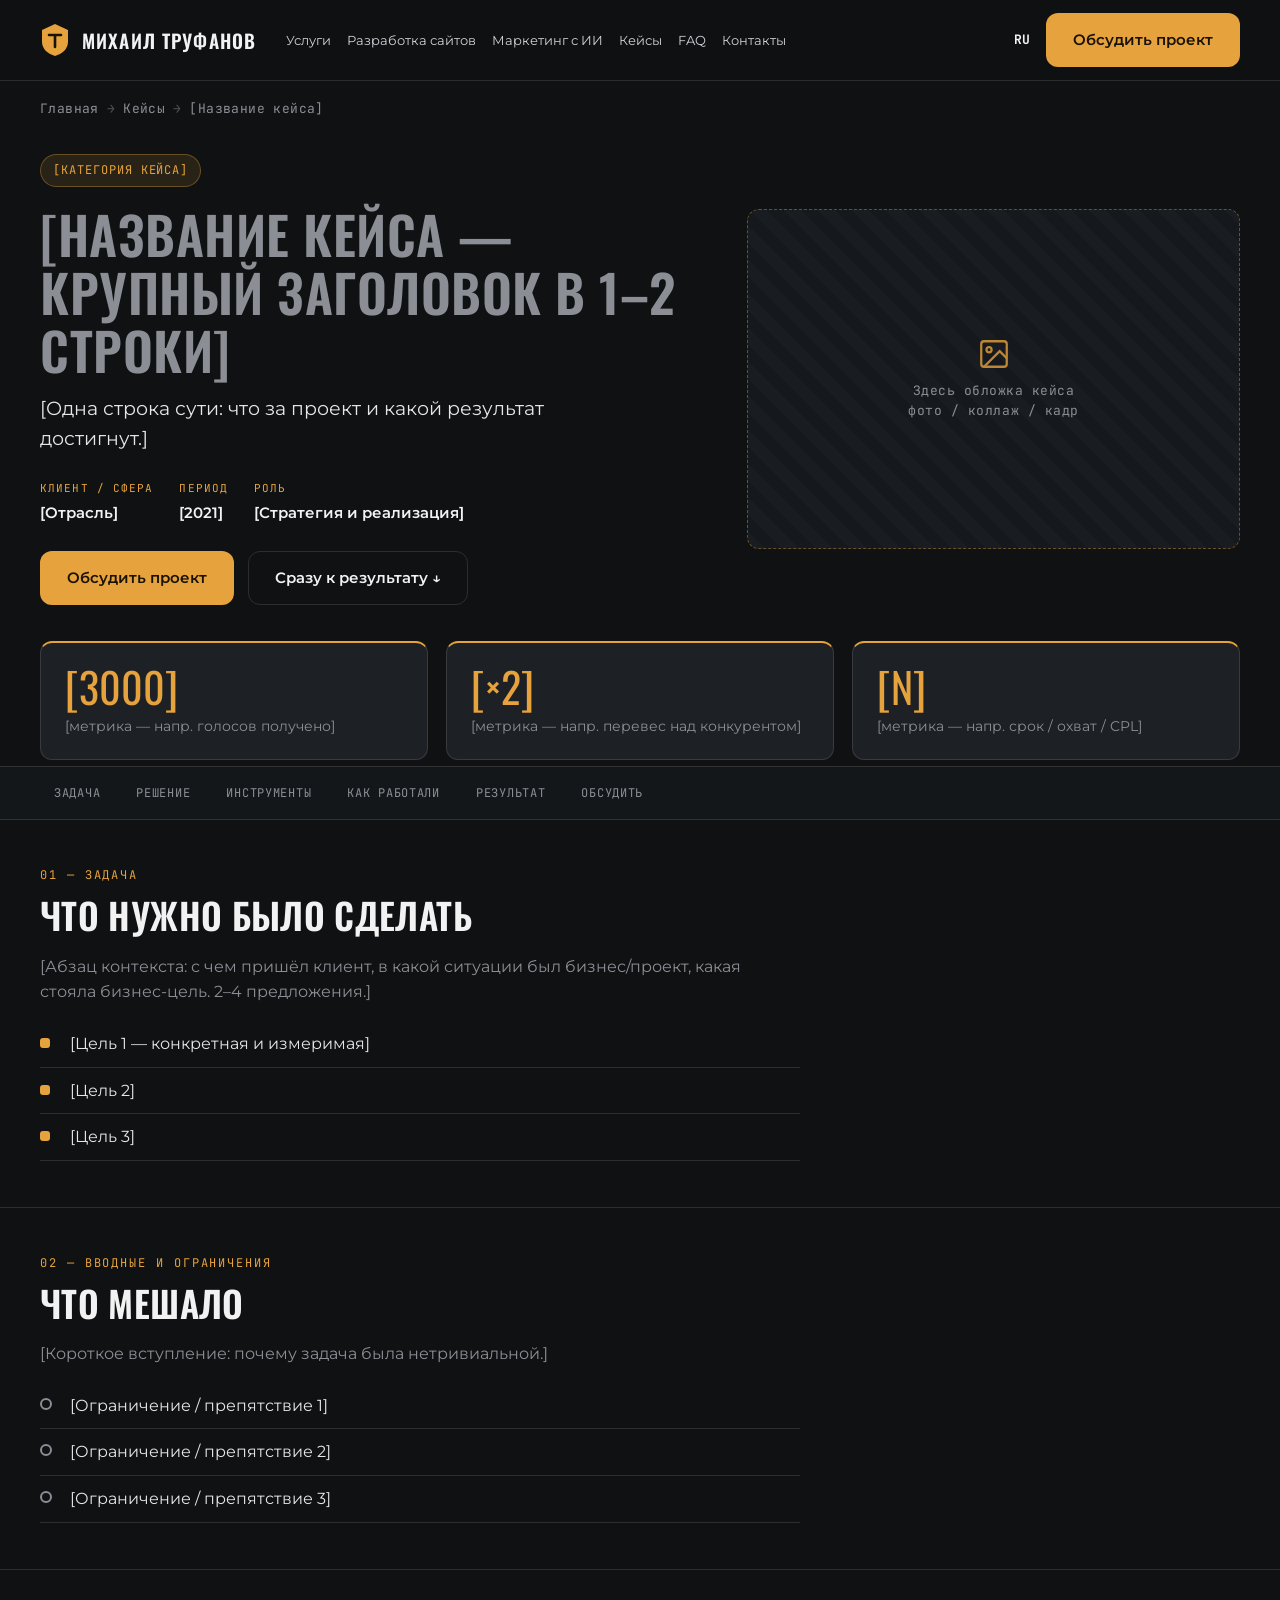
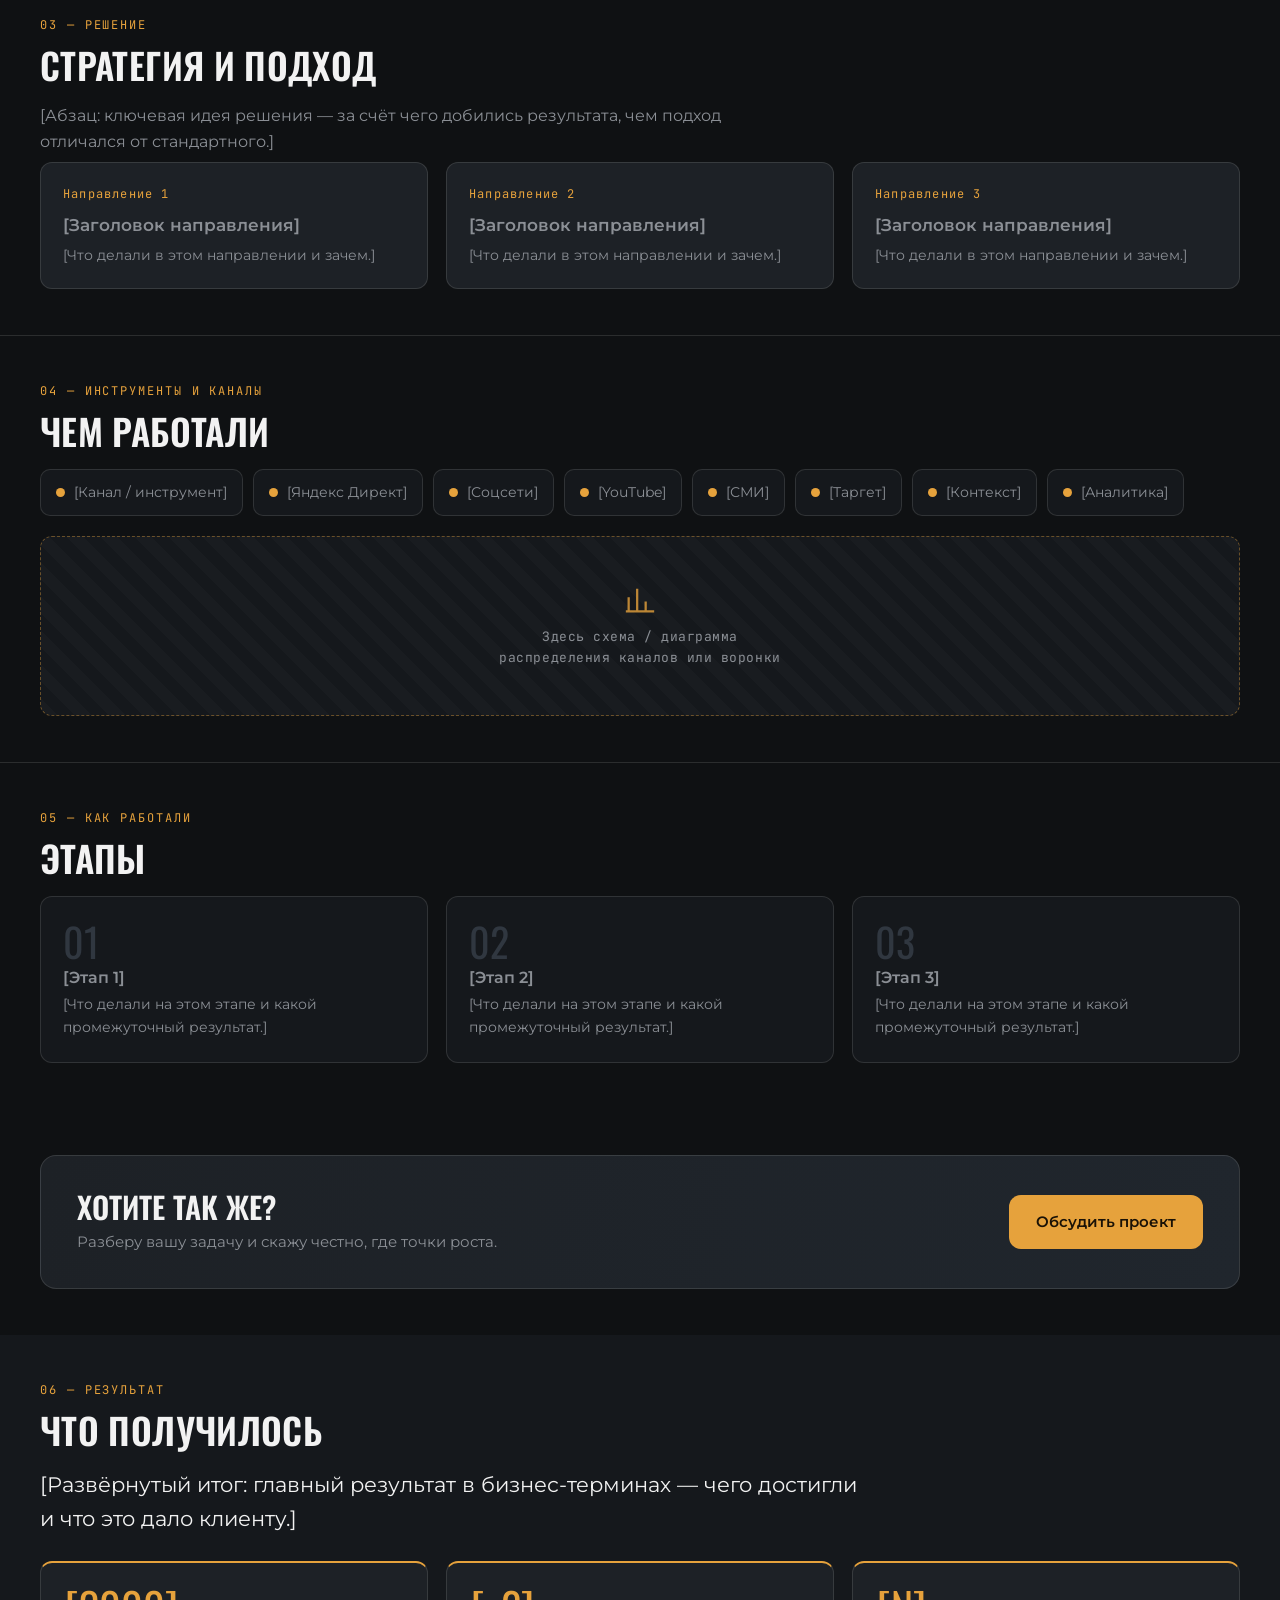
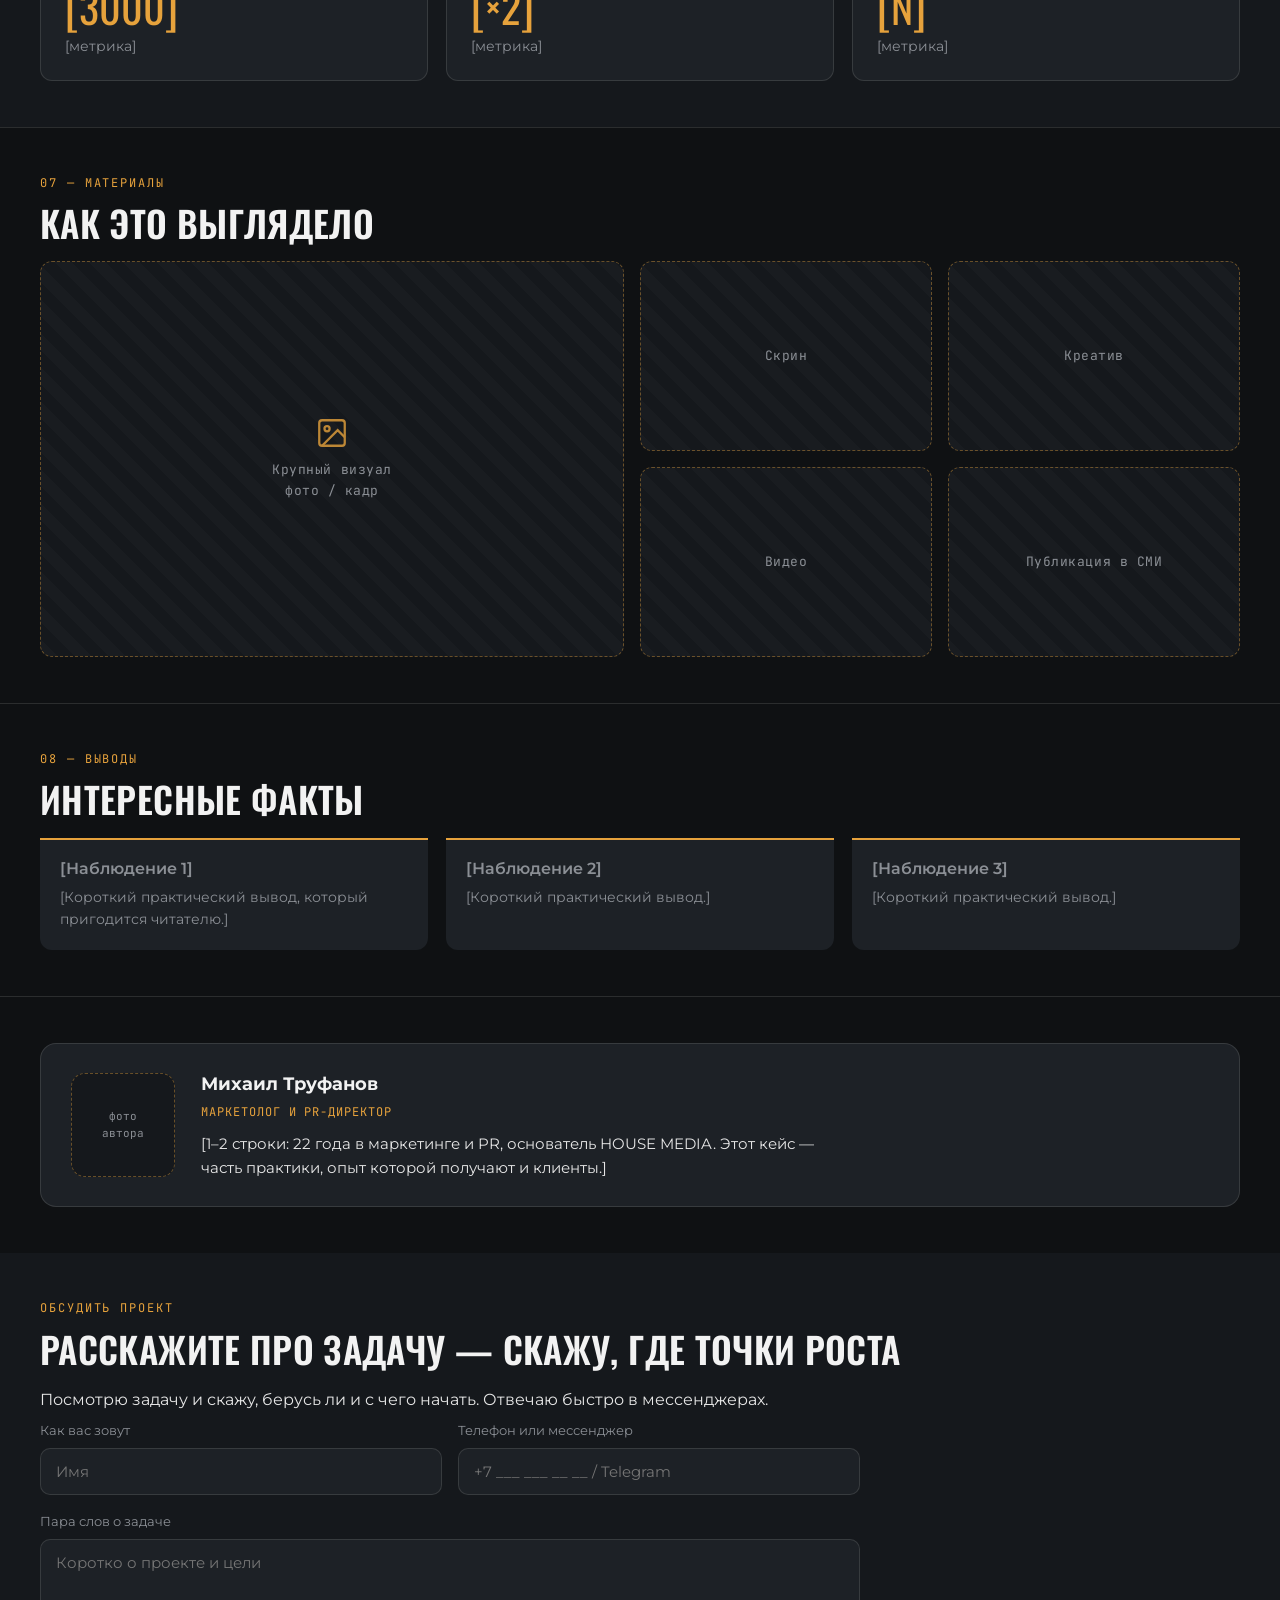
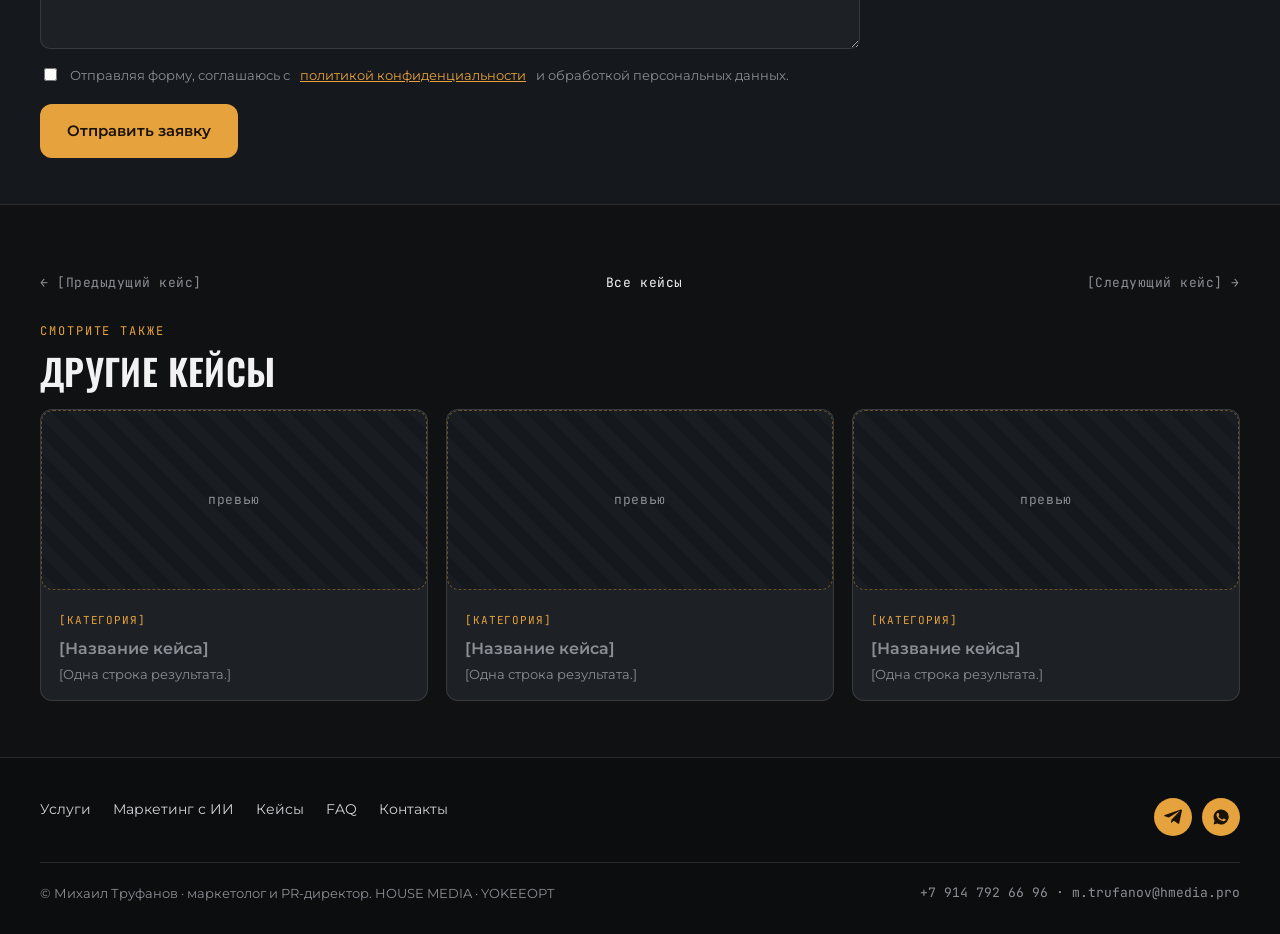
==== commit 3ed196f8: "Обновлены страницы сайта и используемые медиа" ====
--- a/case.html
+++ b/case.html
@@ -221,6 +221,29 @@
   body{padding-bottom:74px}
 }
 </style>
+<style id="shared-site-navigation">
+/* Shared navigation: website development stays on one line. */
+header .menu{gap:16px;font-size:13px;flex-shrink:0}
+header .menu a{white-space:nowrap;flex-shrink:0}
+header .brand,header .logo,header .nav-right,header .right{flex-shrink:0}
+header .brand b{font-size:14px;white-space:nowrap}
+header .nav,header.header .wrap{gap:16px}
+@media(max-width:1180px){
+  header .nav,header.header .wrap{height:auto;min-height:78px;flex-wrap:wrap;padding-top:14px;padding-bottom:10px;row-gap:10px}
+  header .nav-right,header .right{margin-left:auto}
+  header .menu{display:flex;order:3;flex-basis:100%;min-width:0;max-width:100%;margin-left:0;justify-content:center;overflow-x:auto;padding:4px 0 8px;scrollbar-width:thin;scrollbar-color:var(--amber) transparent}
+  html{scroll-padding-top:142px}
+}
+@media(max-width:640px){
+  header .menu{justify-content:flex-start;gap:20px;font-size:12px}
+  header .brand{gap:8px}
+  header .brand b{font-size:10px;letter-spacing:.07em}
+  header .brand svg,header .brand img{width:24px;height:26px}
+  header .logo{font-size:16px;white-space:nowrap;gap:8px}
+  header .nav-right>.btn,header .right>.btn{display:none}
+  header .lang button{padding:8px;font-size:11px}
+}
+</style>
 </head>
 <body>
 
@@ -236,6 +259,7 @@
     </a>
     <nav class="menu">
       <a href="#">Услуги</a>
+        <a href="sites_prises.html">Разработка сайтов</a>
       <a href="#">Маркетинг с ИИ</a>
       <a href="#">Кейсы</a>
       <a href="#">FAQ</a>
